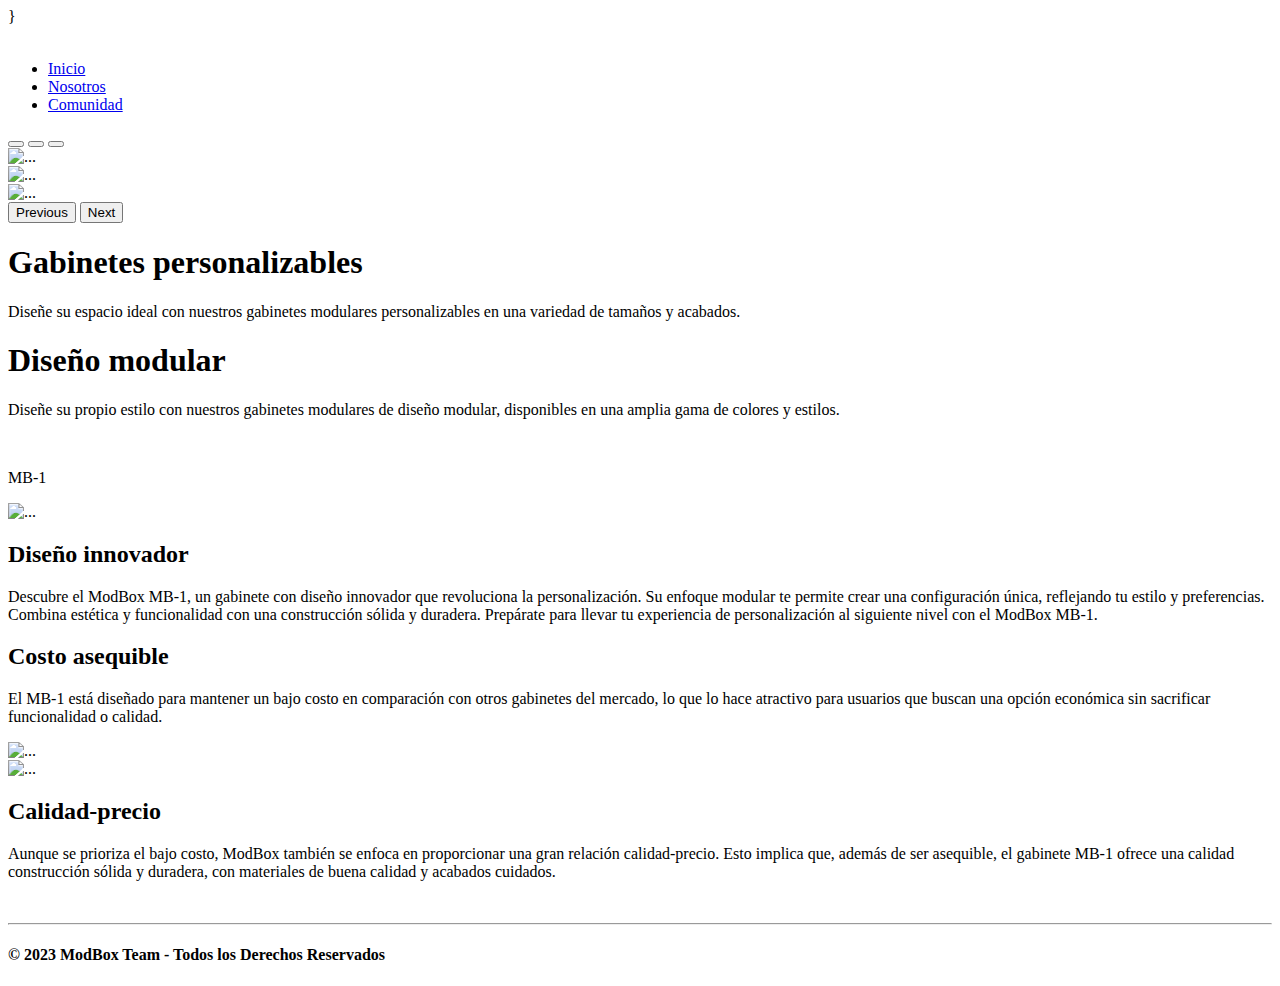
==== index.html @ d3d55342 "Update index.html" ====
<!DOCTYPE html>
<html lang="es">
<head>
    <meta charset="UTF-8">
    <meta http-equiv="X-UA-Compatible" content="IE=edge">
    <meta name="viewport" content="width=device-width, initial-scale=1.0">}
    <link rel="icon" type="img/png" href="img/Iconos/Modboxloguito.png">

    <!--Fuente Inter-->
    <link href="https://fonts.googleapis.com/css2?family=Inter&display=swap" rel="stylesheet">


    <link href="https://cdn.jsdelivr.net/npm/bootstrap@5.3.0-alpha2/dist/css/bootstrap.min.css" rel="stylesheet" integrity="sha384-aFq/bzH65dt+w6FI2ooMVUpc+21e0SRygnTpmBvdBgSdnuTN7QbdgL+OapgHtvPp" crossorigin="anonymous">
    <script src="https://cdn.jsdelivr.net/npm/bootstrap@5.3.0-alpha2/dist/js/bootstrap.bundle.min.js" integrity="sha384-qKXV1j0HvMUeCBQ+QVp7JcfGl760yU08IQ+GpUo5hlbpg51QRiuqHAJz8+BrxE/N" crossorigin="anonymous"></script>

    <link rel="stylesheet" href="css/swiper-bundle.min.css">
    <link rel="stylesheet" href="css/index.css">
    <link rel="stylesheet" href="css/header.css">

    <title>ModBox</title>
</head>
<body>
    <header>
      <div class="logo">
        <a href="index.html"><img src="/img/Iconos/Modboxloguito.png" alt=""></a>
      </div>
        <nav class="navbar">
          <ul class="nav-menu">
              <li class="nav-item">
                  <a href="index.html" class="nav-link">Inicio</a>
              </li>
              <li class="nav-item">
                  <a href="secciones/nosotros.html" class="nav-link">Nosotros</a>
              </li>
              <li class="nav-item">
                  <a href="secciones/comunidad.html" class="nav-link">Comunidad</a>
              </li>
          </ul>
          <div class="hamburger">
              <span class="bar"></span>
              <span class="bar"></span>
              <span class="bar"></span>
          </div>
      </nav>
    </header>
    <script src="/js/burger.js"></script>

    <section class="slider">
      <div id="carouselExampleCaptions" class="carousel slide" data-bs-ride="false">
          <div class="carousel-indicators">
            <button type="button" data-bs-target="#carouselExampleCaptions" data-bs-slide-to="0" class="active" aria-current="true" aria-label="Slide 1"></button>
            <button type="button" data-bs-target="#carouselExampleCaptions" data-bs-slide-to="1" aria-label="Slide 2"></button>
            <button type="button" data-bs-target="#carouselExampleCaptions" data-bs-slide-to="2" aria-label="Slide 3"></button>
          </div>
          <div class="carousel-inner">
            <div class="carousel-item active">
              <img src="/img/seccionProductos/gabinete1.png" class="d-block w-100" alt="...">
              <div class="carousel-caption d-none d-md-block">
                </div>
            </div>
            <div class="carousel-item">
              <img src="/img/seccionProductos/gabinete2.png" class="d-block w-100" alt="...">
              <div class="carousel-caption d-none d-md-block">
                 </div>
            </div>
            <div class="carousel-item">
              <img src="/img/seccionProductos/gabinete5.png" class="d-block w-100" alt="...">
              <div class="carousel-caption d-none d-md-block">
                </div>
            </div>
          </div>
          <button class="carousel-control-prev" type="button" data-bs-target="#carouselExampleCaptions" data-bs-slide="prev">
            <span class="carousel-control-prev-icon" aria-hidden="true"></span>
            <span class="visually-hidden">Previous</span>
          </button>
          <button class="carousel-control-next" type="button" data-bs-target="#carouselExampleCaptions" data-bs-slide="next">
            <span class="carousel-control-next-icon" aria-hidden="true"></span>
            <span class="visually-hidden">Next</span>
          </button>
        </div>
    </section>

    <section>
      
        <div class="textos">
            <div class="titulo1">
                <h1>Gabinetes personalizables
                </h1>
                <p>Diseñe su espacio ideal con nuestros gabinetes modulares personalizables en una variedad de tamaños y acabados.</p>
            </div>
            <div class="titulo2">
                <h1>Diseño modular</h1>
                <p>Diseñe su propio estilo con nuestros gabinetes modulares de diseño modular, disponibles en una amplia gama de colores y estilos.</p>
            </div>
        </div><br>
        
        <div class="proyectos-text">
          <p>MB-1</p>
        </div> 

        <section class="img-text">
          <div class="innovador">
            <div class="imagen">
              <img src="img/gabinetes/MB-1/IMG1.png" alt="...">
            </div>
            <div class="txt">
              <h2>Diseño innovador</h2>
              <p>Descubre el ModBox MB-1, un gabinete con diseño innovador que revoluciona la personalización. Su enfoque modular te permite crear una configuración única, reflejando tu estilo y preferencias. Combina estética y funcionalidad con una construcción sólida y duradera. Prepárate para llevar tu experiencia de personalización al siguiente nivel con el ModBox MB-1.</p>  
            </div> 
          </div>

          <div class="asequible">
            <div class="txt">
              <h2>Costo asequible</h2>
              <p> El MB-1 está diseñado para mantener un bajo costo en comparación con otros gabinetes del mercado, lo que lo hace atractivo para usuarios que buscan una opción económica sin sacrificar funcionalidad o calidad.</p>
            </div>
            
            <div class="imagen">
              <img src="img/gabinetes/MB-1/IMG2.png" alt="...">
            </div>            
          </div>

          <div class="calidad-precio">
            <div class="imagen">
              <img src="img/gabinetes/MB-1/IMG3.png" alt="...">
            </div>
            <div class="txt">
              <h2>Calidad-precio</h2>
              <p>Aunque se prioriza el bajo costo, ModBox también se enfoca en proporcionar una gran relación calidad-precio. Esto implica que, además de ser asequible, el gabinete MB-1 ofrece una calidad construcción sólida y duradera, con materiales de buena calidad y acabados cuidados.</p>
            </div>
          </div>

        </section>

    </section>

    <div class="container-footer">	

      <footer>
          <div class="logo-footer">
              <img src="" alt="">
          </div>

          <div class="redes-footer">
              <a href="#"><i class="fab fa-instagram icon-redes-footer"></i></a>
          </div>

          <hr>
          <h4>© 2023 ModBox Team - Todos los Derechos Reservados</h4>
      </footer>

  </div>
</body>
  <script src="js/swiper-bundle.min.js"></script>
  <script src="js/slider.js"></script>
  </html>
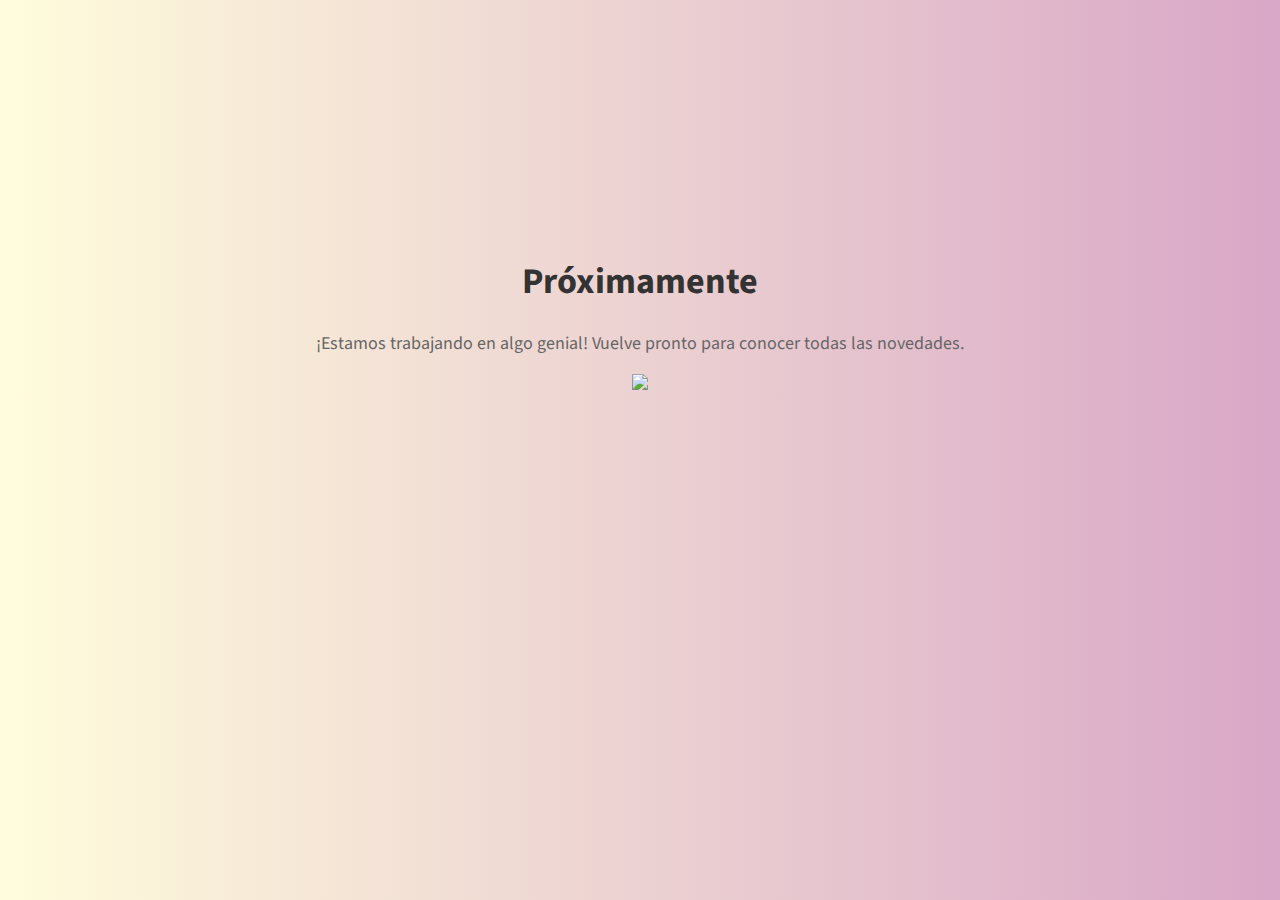
==== commit dc3fddb1: "Update index.html" ====
--- a/index.html
+++ b/index.html
@@ -1,156 +1,62 @@
 <!DOCTYPE html>
-<html lang="es">
+<html lang="en">
 <head>
-    <meta charset="UTF-8">
-    <meta http-equiv="X-UA-Compatible" content="IE=edge">
-    <meta name="viewport" content="width=device-width, initial-scale=1.0">}
-    <link rel="icon" type="img/png" href="img/Iconos/Modboxloguito.png">
+  <meta charset="UTF-8">
+  <meta name="viewport" content="width=device-width, initial-scale=1.0">
+  <link rel="shortcut icon" type="img/png" href="/img/Iconos/Modboxloguito.png">
+  <title>ModBox | Próximamente</title>
 
-    <!--Fuente Inter-->
-    <link href="https://fonts.googleapis.com/css2?family=Inter&display=swap" rel="stylesheet">
+  <style>
 
+@import url('https://fonts.googleapis.com/css2?family=Source+Sans+Pro&display=swap');
 
-    <link href="https://cdn.jsdelivr.net/npm/bootstrap@5.3.0-alpha2/dist/css/bootstrap.min.css" rel="stylesheet" integrity="sha384-aFq/bzH65dt+w6FI2ooMVUpc+21e0SRygnTpmBvdBgSdnuTN7QbdgL+OapgHtvPp" crossorigin="anonymous">
-    <script src="https://cdn.jsdelivr.net/npm/bootstrap@5.3.0-alpha2/dist/js/bootstrap.bundle.min.js" integrity="sha384-qKXV1j0HvMUeCBQ+QVp7JcfGl760yU08IQ+GpUo5hlbpg51QRiuqHAJz8+BrxE/N" crossorigin="anonymous"></script>
+*{
+    font-family: 'Source Sans Pro', sans-serif;
+}
 
-    <link rel="stylesheet" href="css/swiper-bundle.min.css">
-    <link rel="stylesheet" href="css/index.css">
-    <link rel="stylesheet" href="css/header.css">
+    body {
+  font-family: Arial, sans-serif;
+  margin: 0;
+  padding: 0;
 
-    <title>ModBox</title>
+  background: #d9a7c7;  /* fallback for old browsers */
+  background: -webkit-linear-gradient(to right, #fffcdc, #d9a7c7);  /* Chrome 10-25, Safari 5.1-6 */
+  background: linear-gradient(to right, #fffcdc, #d9a7c7); /* W3C, IE 10+/ Edge, Firefox 16+, Chrome 26+, Opera 12+, Safari 7+ */
+
+}
+
+.container {
+    width: 90%;
+    margin: auto;
+  text-align: center;
+  margin-top: 20%;
+}
+
+h1 {
+  font-size: 36px;
+  color: #333;
+}
+
+p {
+  font-size: 18px;
+  color: #666;
+}
+
+img{
+    width: 4rem;
+}
+
+}
+  </style>  
+
 </head>
 <body>
-    <header>
-      <div class="logo">
-        <a href="index.html"><img src="/img/Iconos/Modboxloguito.png" alt=""></a>
-      </div>
-        <nav class="navbar">
-          <ul class="nav-menu">
-              <li class="nav-item">
-                  <a href="index.html" class="nav-link">Inicio</a>
-              </li>
-              <li class="nav-item">
-                  <a href="secciones/nosotros.html" class="nav-link">Nosotros</a>
-              </li>
-              <li class="nav-item">
-                  <a href="secciones/comunidad.html" class="nav-link">Comunidad</a>
-              </li>
-          </ul>
-          <div class="hamburger">
-              <span class="bar"></span>
-              <span class="bar"></span>
-              <span class="bar"></span>
-          </div>
-      </nav>
-    </header>
-    <script src="/js/burger.js"></script>
+  <div class="container">
+    <h1>Próximamente</h1>
+    <p>¡Estamos trabajando en algo genial! Vuelve pronto para conocer todas las novedades.</p>
+    <img src="/img/Iconos/Modboxloguito.png">
+  </div>
 
-    <section class="slider">
-      <div id="carouselExampleCaptions" class="carousel slide" data-bs-ride="false">
-          <div class="carousel-indicators">
-            <button type="button" data-bs-target="#carouselExampleCaptions" data-bs-slide-to="0" class="active" aria-current="true" aria-label="Slide 1"></button>
-            <button type="button" data-bs-target="#carouselExampleCaptions" data-bs-slide-to="1" aria-label="Slide 2"></button>
-            <button type="button" data-bs-target="#carouselExampleCaptions" data-bs-slide-to="2" aria-label="Slide 3"></button>
-          </div>
-          <div class="carousel-inner">
-            <div class="carousel-item active">
-              <img src="/img/seccionProductos/gabinete1.png" class="d-block w-100" alt="...">
-              <div class="carousel-caption d-none d-md-block">
-                </div>
-            </div>
-            <div class="carousel-item">
-              <img src="/img/seccionProductos/gabinete2.png" class="d-block w-100" alt="...">
-              <div class="carousel-caption d-none d-md-block">
-                 </div>
-            </div>
-            <div class="carousel-item">
-              <img src="/img/seccionProductos/gabinete5.png" class="d-block w-100" alt="...">
-              <div class="carousel-caption d-none d-md-block">
-                </div>
-            </div>
-          </div>
-          <button class="carousel-control-prev" type="button" data-bs-target="#carouselExampleCaptions" data-bs-slide="prev">
-            <span class="carousel-control-prev-icon" aria-hidden="true"></span>
-            <span class="visually-hidden">Previous</span>
-          </button>
-          <button class="carousel-control-next" type="button" data-bs-target="#carouselExampleCaptions" data-bs-slide="next">
-            <span class="carousel-control-next-icon" aria-hidden="true"></span>
-            <span class="visually-hidden">Next</span>
-          </button>
-        </div>
-    </section>
-
-    <section>
-      
-        <div class="textos">
-            <div class="titulo1">
-                <h1>Gabinetes personalizables
-                </h1>
-                <p>Diseñe su espacio ideal con nuestros gabinetes modulares personalizables en una variedad de tamaños y acabados.</p>
-            </div>
-            <div class="titulo2">
-                <h1>Diseño modular</h1>
-                <p>Diseñe su propio estilo con nuestros gabinetes modulares de diseño modular, disponibles en una amplia gama de colores y estilos.</p>
-            </div>
-        </div><br>
-        
-        <div class="proyectos-text">
-          <p>MB-1</p>
-        </div> 
-
-        <section class="img-text">
-          <div class="innovador">
-            <div class="imagen">
-              <img src="img/gabinetes/MB-1/IMG1.png" alt="...">
-            </div>
-            <div class="txt">
-              <h2>Diseño innovador</h2>
-              <p>Descubre el ModBox MB-1, un gabinete con diseño innovador que revoluciona la personalización. Su enfoque modular te permite crear una configuración única, reflejando tu estilo y preferencias. Combina estética y funcionalidad con una construcción sólida y duradera. Prepárate para llevar tu experiencia de personalización al siguiente nivel con el ModBox MB-1.</p>  
-            </div> 
-          </div>
-
-          <div class="asequible">
-            <div class="txt">
-              <h2>Costo asequible</h2>
-              <p> El MB-1 está diseñado para mantener un bajo costo en comparación con otros gabinetes del mercado, lo que lo hace atractivo para usuarios que buscan una opción económica sin sacrificar funcionalidad o calidad.</p>
-            </div>
-            
-            <div class="imagen">
-              <img src="img/gabinetes/MB-1/IMG2.png" alt="...">
-            </div>            
-          </div>
-
-          <div class="calidad-precio">
-            <div class="imagen">
-              <img src="img/gabinetes/MB-1/IMG3.png" alt="...">
-            </div>
-            <div class="txt">
-              <h2>Calidad-precio</h2>
-              <p>Aunque se prioriza el bajo costo, ModBox también se enfoca en proporcionar una gran relación calidad-precio. Esto implica que, además de ser asequible, el gabinete MB-1 ofrece una calidad construcción sólida y duradera, con materiales de buena calidad y acabados cuidados.</p>
-            </div>
-          </div>
-
-        </section>
-
-    </section>
-
-    <div class="container-footer">	
-
-      <footer>
-          <div class="logo-footer">
-              <img src="" alt="">
-          </div>
-
-          <div class="redes-footer">
-              <a href="#"><i class="fab fa-instagram icon-redes-footer"></i></a>
-          </div>
-
-          <hr>
-          <h4>© 2023 ModBox Team - Todos los Derechos Reservados</h4>
-      </footer>
-
-  </div>
+  <script src="countdown.js"></script>
 </body>
-  <script src="js/swiper-bundle.min.js"></script>
-  <script src="js/slider.js"></script>
-  </html>
+</html>
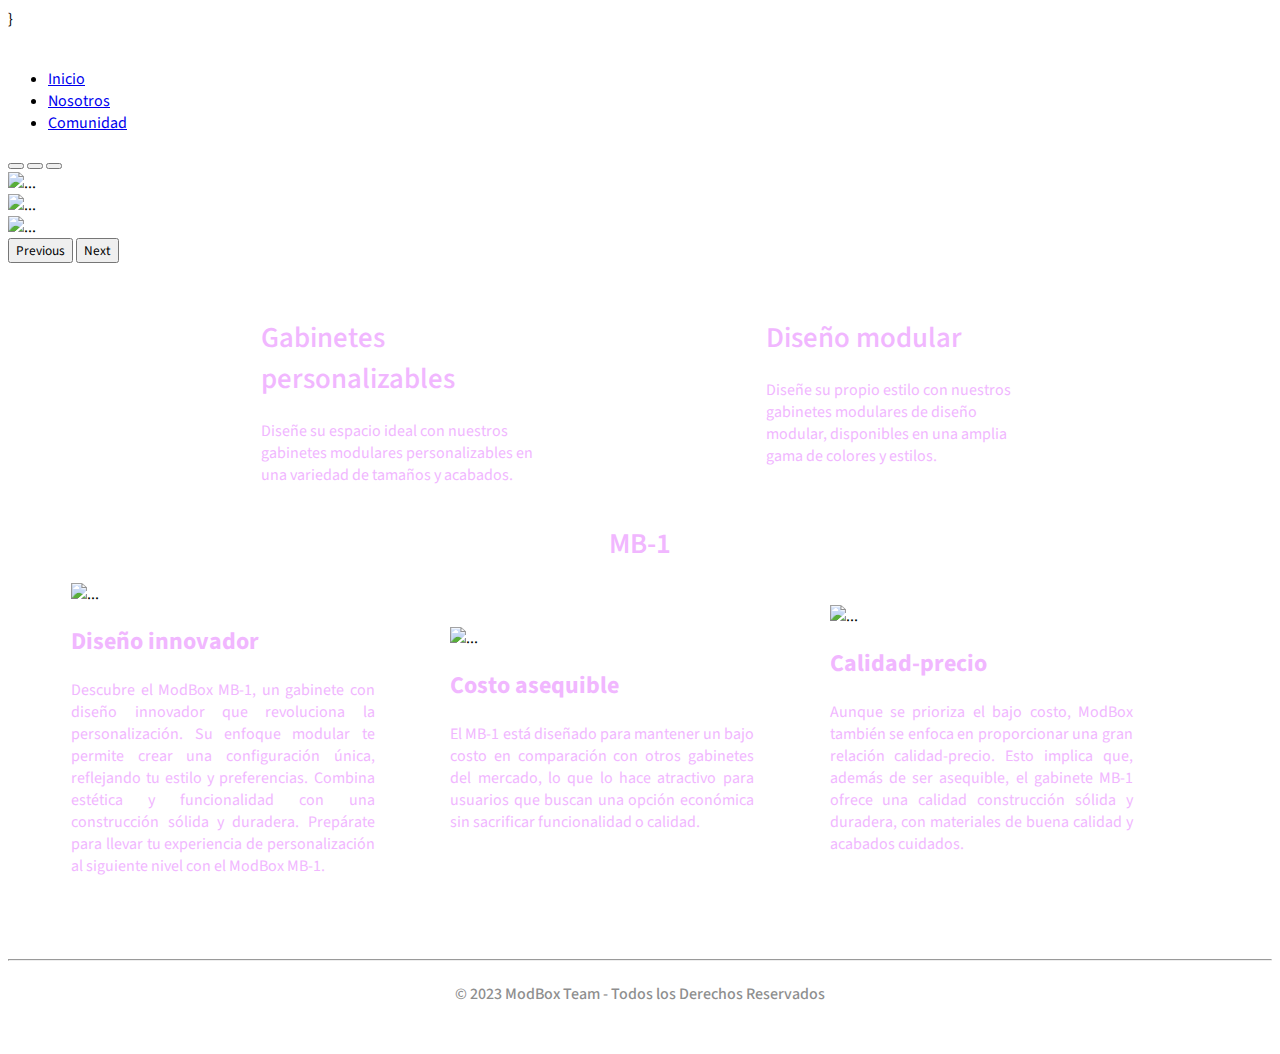
==== commit e4584be3: "Update index.html" ====
--- a/index.html
+++ b/index.html
@@ -1,62 +1,144 @@
 <!DOCTYPE html>
-<html lang="en">
+<html lang="es">
 <head>
-  <meta charset="UTF-8">
-  <meta name="viewport" content="width=device-width, initial-scale=1.0">
-  <link rel="shortcut icon" type="img/png" href="/img/Iconos/Modboxloguito.png">
-  <title>ModBox | Próximamente</title>
+    <meta charset="UTF-8">
+    <meta http-equiv="X-UA-Compatible" content="IE=edge">
+    <meta name="viewport" content="width=device-width, initial-scale=1.0">}
+    <link rel="shortcut icon" type="img/png" href="img/Iconos/Modboxloguito.png">
 
-  <style>
+    <!--Fuente Inter-->
+    <link href="https://fonts.googleapis.com/css2?family=Inter&display=swap" rel="stylesheet">
 
-@import url('https://fonts.googleapis.com/css2?family=Source+Sans+Pro&display=swap');
 
-*{
-    font-family: 'Source Sans Pro', sans-serif;
-}
+    <link href="https://cdn.jsdelivr.net/npm/bootstrap@5.3.0-alpha2/dist/css/bootstrap.min.css" rel="stylesheet" integrity="sha384-aFq/bzH65dt+w6FI2ooMVUpc+21e0SRygnTpmBvdBgSdnuTN7QbdgL+OapgHtvPp" crossorigin="anonymous">
+    <script src="https://cdn.jsdelivr.net/npm/bootstrap@5.3.0-alpha2/dist/js/bootstrap.bundle.min.js" integrity="sha384-qKXV1j0HvMUeCBQ+QVp7JcfGl760yU08IQ+GpUo5hlbpg51QRiuqHAJz8+BrxE/N" crossorigin="anonymous"></script>
 
-    body {
-  font-family: Arial, sans-serif;
-  margin: 0;
-  padding: 0;
+    <link rel="stylesheet" href="css/swiper-bundle.min.css">
+    <link rel="stylesheet" href="css/index.css">
+    <link rel="stylesheet" href="css/header.css">
 
-  background: #d9a7c7;  /* fallback for old browsers */
-  background: -webkit-linear-gradient(to right, #fffcdc, #d9a7c7);  /* Chrome 10-25, Safari 5.1-6 */
-  background: linear-gradient(to right, #fffcdc, #d9a7c7); /* W3C, IE 10+/ Edge, Firefox 16+, Chrome 26+, Opera 12+, Safari 7+ */
-
-}
-
-.container {
-    width: 90%;
-    margin: auto;
-  text-align: center;
-  margin-top: 20%;
-}
-
-h1 {
-  font-size: 36px;
-  color: #333;
-}
-
-p {
-  font-size: 18px;
-  color: #666;
-}
-
-img{
-    width: 4rem;
-}
-
-}
-  </style>  
-
+    <title>ModBox</title>
 </head>
 <body>
-  <div class="container">
-    <h1>Próximamente</h1>
-    <p>¡Estamos trabajando en algo genial! Vuelve pronto para conocer todas las novedades.</p>
-    <img src="/img/Iconos/Modboxloguito.png">
+    <header>
+      <div class="logo">
+        <a href="index.html"><img src="/img/Iconos/Modboxloguito.png" alt=""></a>
+      </div>
+        <nav class="navbar">
+          <ul class="nav-menu">
+              <li class="nav-item">
+                  <a href="index.html" class="nav-link">Inicio</a>
+              </li>
+              <li class="nav-item">
+                  <a href="secciones/nosotros.html" class="nav-link">Nosotros</a>
+              </li>
+              <li class="nav-item">
+                  <a href="secciones/comunidad.html" class="nav-link">Comunidad</a>
+              </li>
+          </ul>
+          <div class="hamburger">
+              <span class="bar"></span>
+              <span class="bar"></span>
+              <span class="bar"></span>
+          </div>
+      </nav>
+    </header>
+    <script src="/js/burger.js"></script>
+
+    <section>
+      <div id="carouselExampleIndicators" class="carousel slide" data-bs-ride="true">
+        <div class="carousel-indicators">
+          <button type="button" data-bs-target="#carouselExampleIndicators" data-bs-slide-to="0" class="active" aria-current="true" aria-label="Slide 1"></button>
+          <button type="button" data-bs-target="#carouselExampleIndicators" data-bs-slide-to="1" aria-label="Slide 2"></button>
+          <button type="button" data-bs-target="#carouselExampleIndicators" data-bs-slide-to="2" aria-label="Slide 3"></button>
+        </div>
+        <div class="carousel-inner">
+          <div class="carousel-item active">
+            <img src="img/seccionProductos/gabinete1.png" class="d-block w-100" alt="...">
+          </div>
+          <div class="carousel-item">
+            <img src="img/seccionProductos/gabinete2.png" class="d-block w-100" alt="...">
+          </div>
+          <div class="carousel-item">
+            <img src="img/seccionProductos/gabinete5.png" class="d-block w-100" alt="...">
+          </div>
+        </div>
+        <button class="carousel-control-prev" type="button" data-bs-target="#carouselExampleIndicators" data-bs-slide="prev">
+          <span class="carousel-control-prev-icon" aria-hidden="true"></span>
+          <span class="visually-hidden">Previous</span>
+        </button>
+        <button class="carousel-control-next" type="button" data-bs-target="#carouselExampleIndicators" data-bs-slide="next">
+          <span class="carousel-control-next-icon" aria-hidden="true"></span>
+          <span class="visually-hidden">Next</span>
+        </button>
+      </div>
+    </section>
+
+    <section>
+      
+        <div class="textos">
+            <div class="titulo1">
+                <h1>Gabinetes personalizables
+                </h1>
+                <p>Diseñe su espacio ideal con nuestros gabinetes modulares personalizables en una variedad de tamaños y acabados.</p>
+            </div>
+            <div class="titulo2">
+                <h1>Diseño modular</h1>
+                <p>Diseñe su propio estilo con nuestros gabinetes modulares de diseño modular, disponibles en una amplia gama de colores y estilos.</p>
+            </div>
+        </div><br>
+        
+        <div class="proyectos-text">
+          <p>MB-1</p>
+        </div> 
+
+        <section class="img-text">
+          <div class="descripcion">
+              <img class="gabi" src="img/gabinetes/MB-1/IMG1.png" alt="...">
+            
+            <div id="txt1">
+              <h2>Diseño innovador</h2>
+              <p>Descubre el ModBox MB-1, un gabinete con diseño innovador que revoluciona la personalización. Su enfoque modular te permite crear una configuración única, reflejando tu estilo y preferencias. Combina estética y funcionalidad con una construcción sólida y duradera. Prepárate para llevar tu experiencia de personalización al siguiente nivel con el ModBox MB-1.</p>  
+            </div> 
+          </div>
+
+          <div class="descripcion">
+            <img class="gabi" src="img/gabinetes/MB-1/IMG2.png" alt="...">
+            <div id="txt2">
+              <h2>Costo asequible</h2>
+              <p> El MB-1 está diseñado para mantener un bajo costo en comparación con otros gabinetes del mercado, lo que lo hace atractivo para usuarios que buscan una opción económica sin sacrificar funcionalidad o calidad.</p>
+            </div>
+              
+          </div>
+
+          <div class="descripcion">
+              <img class="gabi" src="img/gabinetes/MB-1/IMG3.png" alt="...">
+            <div id="txt3">
+              <h2>Calidad-precio</h2>
+              <p>Aunque se prioriza el bajo costo, ModBox también se enfoca en proporcionar una gran relación calidad-precio. Esto implica que, además de ser asequible, el gabinete MB-1 ofrece una calidad construcción sólida y duradera, con materiales de buena calidad y acabados cuidados.</p>
+            </div>
+          </div>
+
+        </section>
+
+    </section>
+    <div class="container-footer">	
+
+      <footer>
+          <div class="logo-footer">
+              <img src="" alt="">
+          </div>
+
+          <div class="redes-footer">
+              <a href="#"><i class="fab fa-instagram icon-redes-footer"></i></a>
+          </div>
+
+          <hr>
+          <h4>© 2023 ModBox Team - Todos los Derechos Reservados</h4>
+      </footer>
+
   </div>
-
-  <script src="countdown.js"></script>
 </body>
-</html>
+  <script src="js/swiper-bundle.min.js"></script>
+  <script src="js/slider.js"></script>
+  </html>
--- a/css/index.css
+++ b/css/index.css
@@ -0,0 +1,243 @@
+@import url('https://fonts.googleapis.com/css2?family=Source+Sans+Pro&display=swap');
+
+*{
+    font-family: 'Source Sans Pro', sans-serif;
+}
+
+:root{
+    --bgColor: #1e1e1e;
+    --colorLogo: #662d91;
+    --colorFuente: #f1b7ff;
+    --colorFuente2: white;
+}
+
+.container-cover{
+    width: 100%;
+    position: relative;
+    margin-top: 80px;
+    background-image: url(/img/gabinetes/gabineteIndex.jpg);
+    background-position: center;
+    background-size: cover;
+    background-repeat: no-repeat;
+}
+
+.container-cover:before{
+    content: '';
+    width: 100%;
+    height: 100%;
+    background: rgba(18, 103, 231, 0.329);
+    position: absolute;
+    top: 0;
+    left: 0;
+}
+
+.container-info-cover{
+    max-width: 800px;
+    height: 500px;
+    margin: auto;
+    text-align: center;
+    display: flex;
+    flex-direction: column;
+    justify-content: center;
+    align-items: center;
+    position: relative;
+    z-index: 1;
+}
+
+.container-info-cover h1{
+    font-size: 60px;
+    font-weight: 700;
+    color: #fff;
+    margin-bottom: 20px;
+}
+
+.container-info-cover p{
+    color: #fff;
+    font-size: 20px;
+    font-weight: 500;
+}
+
+/*Seccion del cover finalizada*/
+
+.textos{
+    width: 60%;
+    margin: auto;
+    display: grid;
+    grid-template-columns: repeat(3, 1fr);
+    margin-top: 4vh;
+}
+
+.textos .titulo1{
+    width: 60%;
+    grid-column: 1/3;
+    grid-row: 1;
+}
+
+.textos .titulo1 h1{
+    font-size: 180%;
+    font-weight: 550;
+    color: var(--colorFuente);
+}
+
+.textos .titulo1 p{
+    width: 90%;
+    color: var(--colorFuente);
+}
+
+
+.textos .titulo2{
+    width: 120%;
+    grid-column: 3/3;
+    grid-row: 1;
+}
+
+.textos .titulo2 h1{
+    font-weight: 550;
+    font-size: 180%;
+    color: var(--colorFuente);
+}
+
+.textos .titulo2 p{
+    width: 90%;
+    color: var(--colorFuente);
+}
+
+.proyectos-text{
+    display: grid;
+    margin: auto;
+    color: var(--colorFuente);
+}
+
+.proyectos-text p{
+    font-size: 180%;
+    font-weight: 600;
+    margin: auto;
+    padding-bottom: 2vh;
+}
+
+.img-text {
+    display: flex;
+    flex-wrap: wrap;
+    margin: auto;
+    width: 90%;
+  }
+  
+  .descripcion {
+    flex: 1 1 300px;
+    margin: auto;
+    padding-bottom: 1rem;
+    text-align: justify;
+  }
+  
+  .descripcion h2{
+    color: var(--colorFuente);
+  }
+
+  .descripcion p{
+    color: var(--colorFuente);
+    width: 80%;
+  }
+
+  .gabi {
+    max-width: 100%;
+    height: 20rem;
+  }
+  
+  @media screen and (max-width: 600px) {
+    
+    .img-text{
+        width: fit-content;
+        margin: auto;
+    }
+    
+    .img-text img{
+        height: 16rem;
+    }
+
+    .descripcion {
+      flex-basis: 100%;
+      display: flex;
+      justify-content: center;
+      align-items: center;
+      flex-wrap: wrap;
+    }
+
+    .descripcion h2{
+        margin: auto;
+        text-align: center;
+      }
+
+    .descripcion p{
+        margin: auto;
+      }
+  }
+  
+/*Footer - pie de pagina*/
+.container-footer{
+    width: 100%;
+    padding: 20px 0;
+    /*background: #fff;*/
+}
+
+.container-footer footer{
+    max-width: 100%;
+    margin: auto;
+}
+
+.container-footer h4{
+    text-align: center;
+    font-size: medium;
+    color: #8e8e8e;
+    font-weight: 500;
+}
+
+.container-footer hr{
+    color: #8e8e8e;
+    /*background: #fff;*/
+}
+
+/*Mobile*/
+
+@media screen and (max-width: 580px){
+    .textos{
+        width: 80%;
+    }
+}
+
+@media screen and (max-width: 500px){
+  
+    .textos{
+        display: inline;
+        width: 60%;
+        text-align: center;
+    }
+
+    .textos .titulo1{
+        width: 80%;
+        margin: auto;
+    }
+
+    .textos .titulo1 p{
+        margin: auto;
+        margin-bottom: 1.5rem;
+    }
+
+    .textos .titulo2{
+        width: 60%;
+        margin: auto;
+    }
+
+    .textos .titulo2 p{
+        margin: auto;
+    }
+
+    /*Container*/
+    
+    .img-text{
+        display: inline;
+    }
+
+    .img-text img{
+        width: fit-content;
+    }
+}
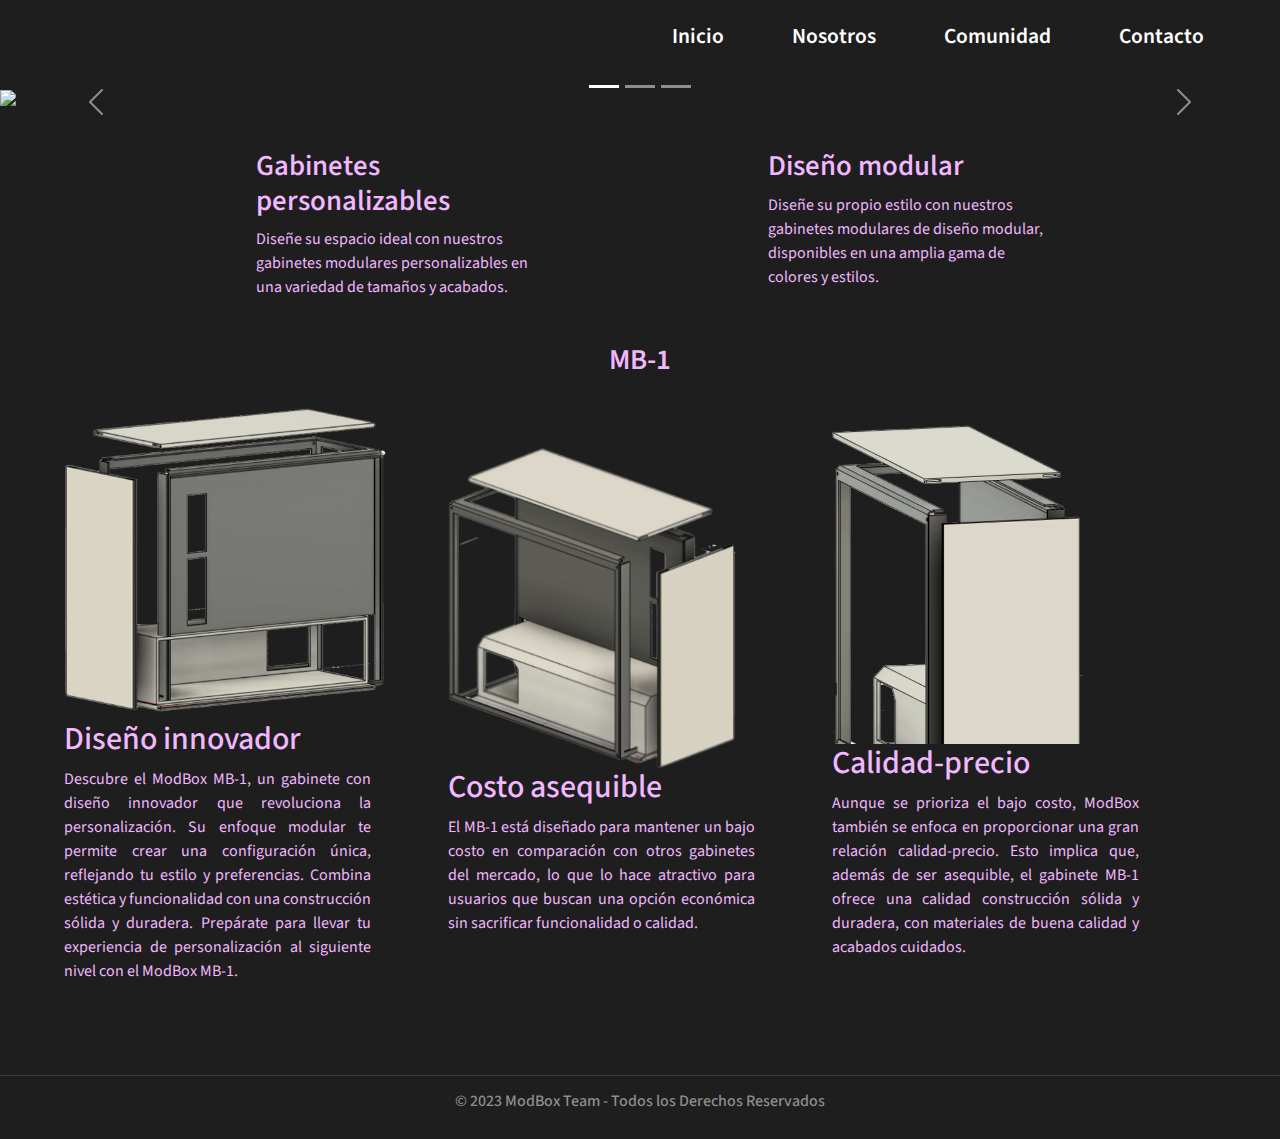
==== commit a5407e03: "Add files via upload" ====
--- a/index.html
+++ b/index.html
@@ -3,14 +3,13 @@
 <head>
     <meta charset="UTF-8">
     <meta http-equiv="X-UA-Compatible" content="IE=edge">
-    <meta name="viewport" content="width=device-width, initial-scale=1.0">}
+    <meta name="viewport" content="width=device-width, initial-scale=1.0">
     <link rel="shortcut icon" type="img/png" href="img/Iconos/Modboxloguito.png">
 
     <!--Fuente Inter-->
     <link href="https://fonts.googleapis.com/css2?family=Inter&display=swap" rel="stylesheet">
 
-
-    <link href="https://cdn.jsdelivr.net/npm/bootstrap@5.3.0-alpha2/dist/css/bootstrap.min.css" rel="stylesheet" integrity="sha384-aFq/bzH65dt+w6FI2ooMVUpc+21e0SRygnTpmBvdBgSdnuTN7QbdgL+OapgHtvPp" crossorigin="anonymous">
+    <link rel="stylesheet" href="css/bootstrap.css">
     <script src="https://cdn.jsdelivr.net/npm/bootstrap@5.3.0-alpha2/dist/js/bootstrap.bundle.min.js" integrity="sha384-qKXV1j0HvMUeCBQ+QVp7JcfGl760yU08IQ+GpUo5hlbpg51QRiuqHAJz8+BrxE/N" crossorigin="anonymous"></script>
 
     <link rel="stylesheet" href="css/swiper-bundle.min.css">
@@ -35,6 +34,9 @@
               <li class="nav-item">
                   <a href="secciones/comunidad.html" class="nav-link">Comunidad</a>
               </li>
+              <li class="nav-item">
+                <a href="secciones/contacto.html" class="nav-link">Contacto</a>
+            </li>
           </ul>
           <div class="hamburger">
               <span class="bar"></span>
@@ -141,4 +143,4 @@
 </body>
   <script src="js/swiper-bundle.min.js"></script>
   <script src="js/slider.js"></script>
-  </html>
+  </html>--- a/css/index.css
+++ b/css/index.css
@@ -240,4 +240,4 @@
     .img-text img{
         width: fit-content;
     }
-}
+}--- a/css/header.css
+++ b/css/header.css
@@ -0,0 +1,149 @@
+:root{
+    --bgColor: #1e1e1e;
+    --colorLogo: #662d91;
+    --colorFuente: #f1b7ff;
+    --colorFuente2: white;
+}
+
+body{
+    background-color: var(--bgColor);
+}
+
+header .menu{
+    display: flex;
+    justify-content: center;
+    width: 100%;
+    font-size: 1.34rem;
+    font-weight: 600;
+    padding: 3.5vh;
+}
+
+header .logo img{
+    padding: 2.5vh;
+    width: 2.6rem;
+}
+
+header .logo img:hover{
+    transition: 0.4s;
+    transform: scale(1.05);
+}
+
+header{
+    padding-left: 2vh;
+    padding-right: 2vh;
+    display: grid;
+    grid-template-columns: repeat(2, 1fr);
+    grid-auto-rows: minmax(10vh, auto);
+    background-color: var(--bgColor);
+}
+
+.navbar li{
+    list-style-type: none;
+}
+
+.navbar{
+    min-height: 70px;
+    display: flex;
+    align-items: center;
+    padding: 0 24px;
+}
+
+header .nav-menu{
+    display: flex;
+    justify-content: center;
+    align-items: center;
+    width: 100%;
+    font-size: 1.34rem;
+    font-weight: 600;
+}
+
+header .nav-item{
+    color: var(--colorFuente2);
+    padding-right: 1.5rem;
+    padding-left:1.5rem;
+    font-family: "Verdana";
+}
+
+.nav-link{
+    padding-top: 1.25vh;
+    position: relative;
+    display: inline-block;
+    text-decoration: none;
+    color: var(--colorFuente2);
+    padding: 10px;
+}
+
+.nav-link::after{
+    content: "";
+    position: absolute;
+    left: 0;
+    bottom: -3px;
+    width: 100%;
+    height: 3px;
+    background-color: var(--colorLogo);
+    transform: scaleX(0);
+    transform-origin: left;
+    transition: transform 0.3s ease-in-out;
+}
+
+.nav-link:hover::after{
+    transform: scaleX(1);
+}
+
+.hamburger{
+    display: none;
+    cursor: pointer;
+}
+
+.bar{
+    display: block;
+    width: 25px;
+    height: 3px;
+    margin: 5px auto;
+    -webkit-transition: all 0.3s ease-in-out;
+    transition: all 0.3s ease-in-out;
+    background-color: white;
+}
+
+@media(max-width:768px){
+
+    .hamburger{
+        display: block;
+    }
+
+    .hamburger.active .bar:nth-child(2){
+        opacity: 0;
+    }
+
+    .hamburger.active .bar:nth-child(1){
+        transform: translateY(8px) rotate(45deg);
+    }
+
+    .hamburger.active .bar:nth-child(3){
+        transform: translateY(-8px) rotate(-45deg);
+    }
+
+    .nav-menu{
+        position: fixed;
+        left: -100%;
+        top: 70px;
+        gap: 0;
+        flex-direction: column;
+        background-color: var(--bgColor);
+        width: 100%;
+        text-align: center;
+        transition: 0.3s;
+    }
+
+    .nav-item{
+        margin: 16px 0;
+    }
+
+    .nav-menu.active{
+        left: 0;
+    }
+
+    .slider{
+        display: none;        
+    }
+}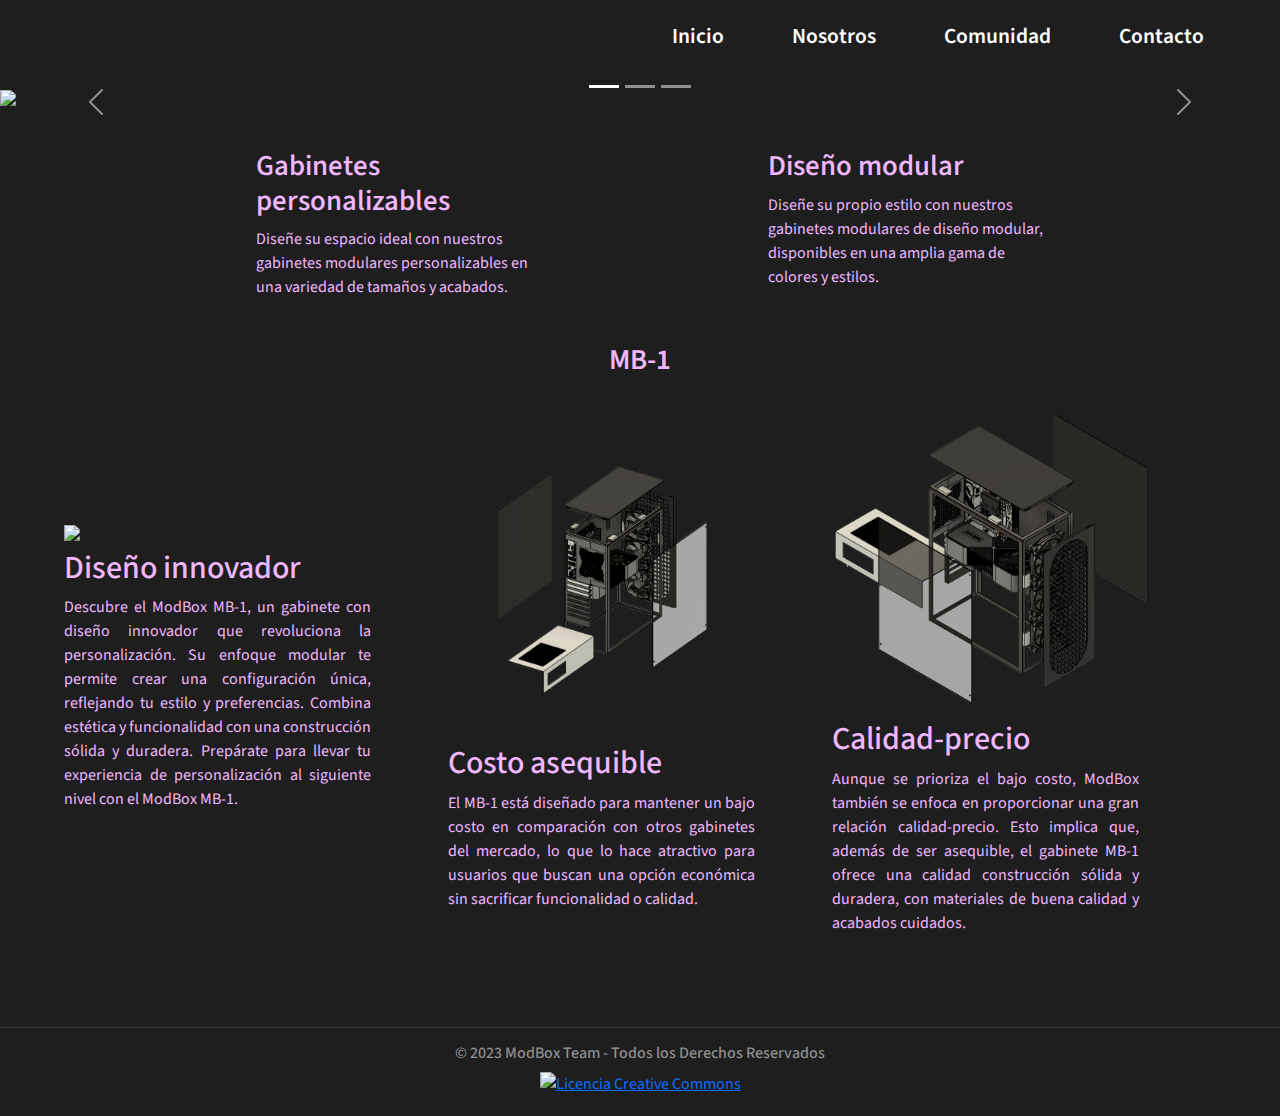
==== commit f9f9a2ff: "cambio  de imagenes  y display" ====
--- a/index.html
+++ b/index.html
@@ -11,7 +11,7 @@
 
     <link rel="stylesheet" href="css/bootstrap.css">
     <script src="https://cdn.jsdelivr.net/npm/bootstrap@5.3.0-alpha2/dist/js/bootstrap.bundle.min.js" integrity="sha384-qKXV1j0HvMUeCBQ+QVp7JcfGl760yU08IQ+GpUo5hlbpg51QRiuqHAJz8+BrxE/N" crossorigin="anonymous"></script>
-
+    <link rel="stylesheet" href="css/scrollbar.css">
     <link rel="stylesheet" href="css/swiper-bundle.min.css">
     <link rel="stylesheet" href="css/index.css">
     <link rel="stylesheet" href="css/header.css">
@@ -46,8 +46,9 @@
       </nav>
     </header>
     <script src="/js/burger.js"></script>
-
-    <section>
+    
+    <main>
+    <section class="slider">
       <div id="carouselExampleIndicators" class="carousel slide" data-bs-ride="true">
         <div class="carousel-indicators">
           <button type="button" data-bs-target="#carouselExampleIndicators" data-bs-slide-to="0" class="active" aria-current="true" aria-label="Slide 1"></button>
@@ -96,7 +97,7 @@
 
         <section class="img-text">
           <div class="descripcion">
-              <img class="gabi" src="img/gabinetes/MB-1/IMG1.png" alt="...">
+              <img class="gabi" src="img/gabinetes/MB-1/MB1-img3.jpg" alt="...">
             
             <div id="txt1">
               <h2>Diseño innovador</h2>
@@ -105,7 +106,7 @@
           </div>
 
           <div class="descripcion">
-            <img class="gabi" src="img/gabinetes/MB-1/IMG2.png" alt="...">
+            <img class="gabi" src="img/gabinetes/MB-1/MB1-img2.jpg" alt="...">
             <div id="txt2">
               <h2>Costo asequible</h2>
               <p> El MB-1 está diseñado para mantener un bajo costo en comparación con otros gabinetes del mercado, lo que lo hace atractivo para usuarios que buscan una opción económica sin sacrificar funcionalidad o calidad.</p>
@@ -114,7 +115,7 @@
           </div>
 
           <div class="descripcion">
-              <img class="gabi" src="img/gabinetes/MB-1/IMG3.png" alt="...">
+              <img class="gabi" src="img/gabinetes/MB-1/MB1-img1.jpg" alt="...">
             <div id="txt3">
               <h2>Calidad-precio</h2>
               <p>Aunque se prioriza el bajo costo, ModBox también se enfoca en proporcionar una gran relación calidad-precio. Esto implica que, además de ser asequible, el gabinete MB-1 ofrece una calidad construcción sólida y duradera, con materiales de buena calidad y acabados cuidados.</p>
@@ -124,6 +125,9 @@
         </section>
 
     </section>
+
+  </main>
+
     <div class="container-footer">	
 
       <footer>
@@ -134,13 +138,23 @@
           <div class="redes-footer">
               <a href="#"><i class="fab fa-instagram icon-redes-footer"></i></a>
           </div>
-
           <hr>
           <h4>© 2023 ModBox Team - Todos los Derechos Reservados</h4>
+          <div id="CCcom">
+            <a rel="license" href="http://creativecommons.org/licenses/by-nc-sa/4.0/">
+              <img alt="Licencia Creative Commons" style="border-width:0" src="https://i.creativecommons.org/l/by-nc-sa/4.0/80x15.png"/>
+              <style>
+                #CCcom{
+                  width: max-content;
+                  margin: auto;
+                }
+              </style>
+            </a>
+          </div>
       </footer>
 
   </div>
 </body>
   <script src="js/swiper-bundle.min.js"></script>
   <script src="js/slider.js"></script>
-  </html>+  </html>
--- a/css/index.css
+++ b/css/index.css
@@ -19,6 +19,7 @@
     background-position: center;
     background-size: cover;
     background-repeat: no-repeat;
+    z-index: -2;
 }
 
 .container-cover:before{
@@ -41,7 +42,7 @@
     justify-content: center;
     align-items: center;
     position: relative;
-    z-index: 1;
+    z-index: -1;
 }
 
 .container-info-cover h1{
@@ -116,16 +117,16 @@
 }
 
 .img-text {
-    display: flex;
-    flex-wrap: wrap;
+    display: grid;
+    grid-template-columns: repeat(3, 1fr);
     margin: auto;
     width: 90%;
   }
   
-  .descripcion {
-    flex: 1 1 300px;
+  .descripcion{
     margin: auto;
     padding-bottom: 1rem;
+    width: fit-content;
     text-align: justify;
   }
   
@@ -198,6 +199,13 @@
 
 /*Mobile*/
 
+@media screen and (max-width: 800px){
+    .img-text{
+        grid-template-columns: repeat(2, 1fr);
+    }
+}
+
+
 @media screen and (max-width: 580px){
     .textos{
         width: 80%;
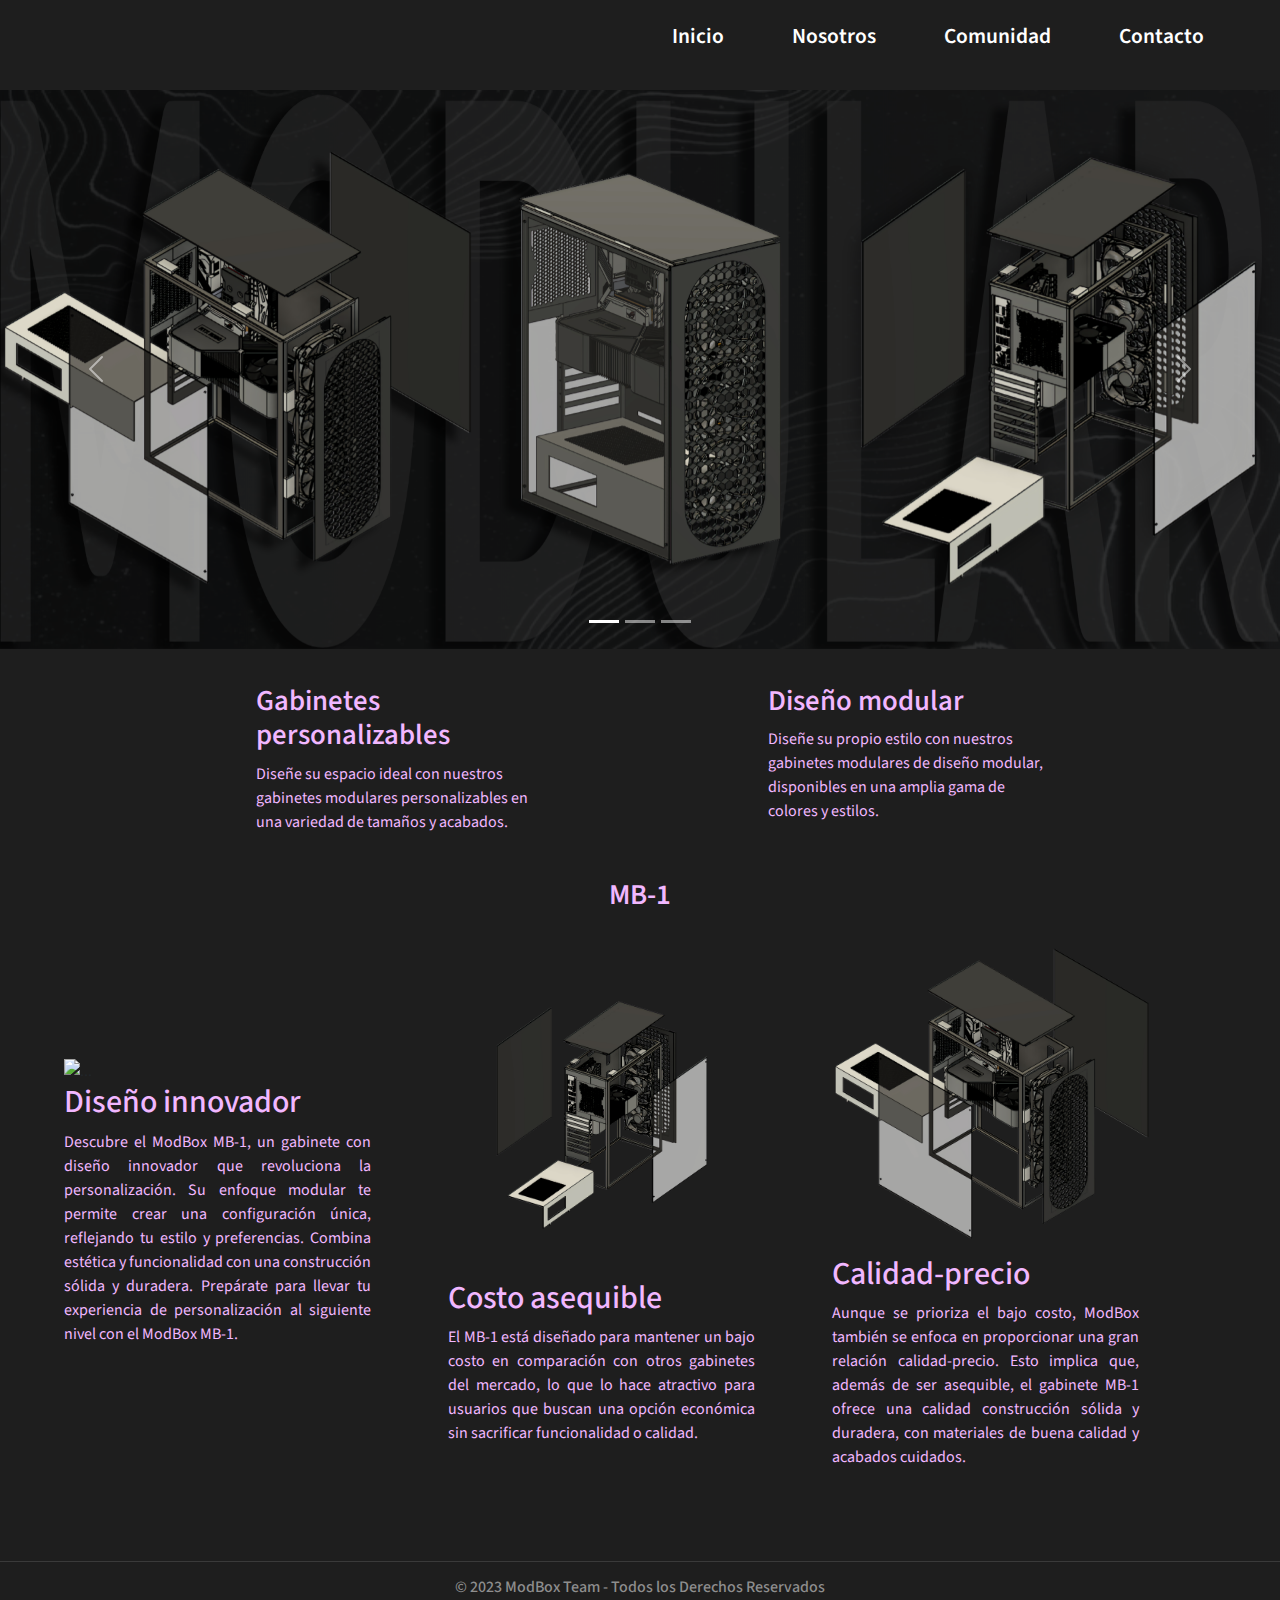
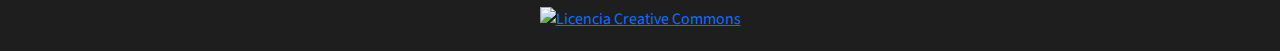
==== commit a95abffc: "IMG renovadas en slider" ====
--- a/index.html
+++ b/index.html
@@ -57,13 +57,13 @@
         </div>
         <div class="carousel-inner">
           <div class="carousel-item active">
-            <img src="img/seccionProductos/gabinete1.png" class="d-block w-100" alt="...">
+            <img src="img/Index/IMG-Slider-1.png" class="d-block w-100" alt="...">
           </div>
           <div class="carousel-item">
-            <img src="img/seccionProductos/gabinete2.png" class="d-block w-100" alt="...">
+            <img src="img/Index/IMG-Slider-2.png" class="d-block w-100" alt="...">
           </div>
           <div class="carousel-item">
-            <img src="img/seccionProductos/gabinete5.png" class="d-block w-100" alt="...">
+            <img src="img/Index/IMG-Slider-3.png" class="d-block w-100" alt="...">
           </div>
         </div>
         <button class="carousel-control-prev" type="button" data-bs-target="#carouselExampleIndicators" data-bs-slide="prev">
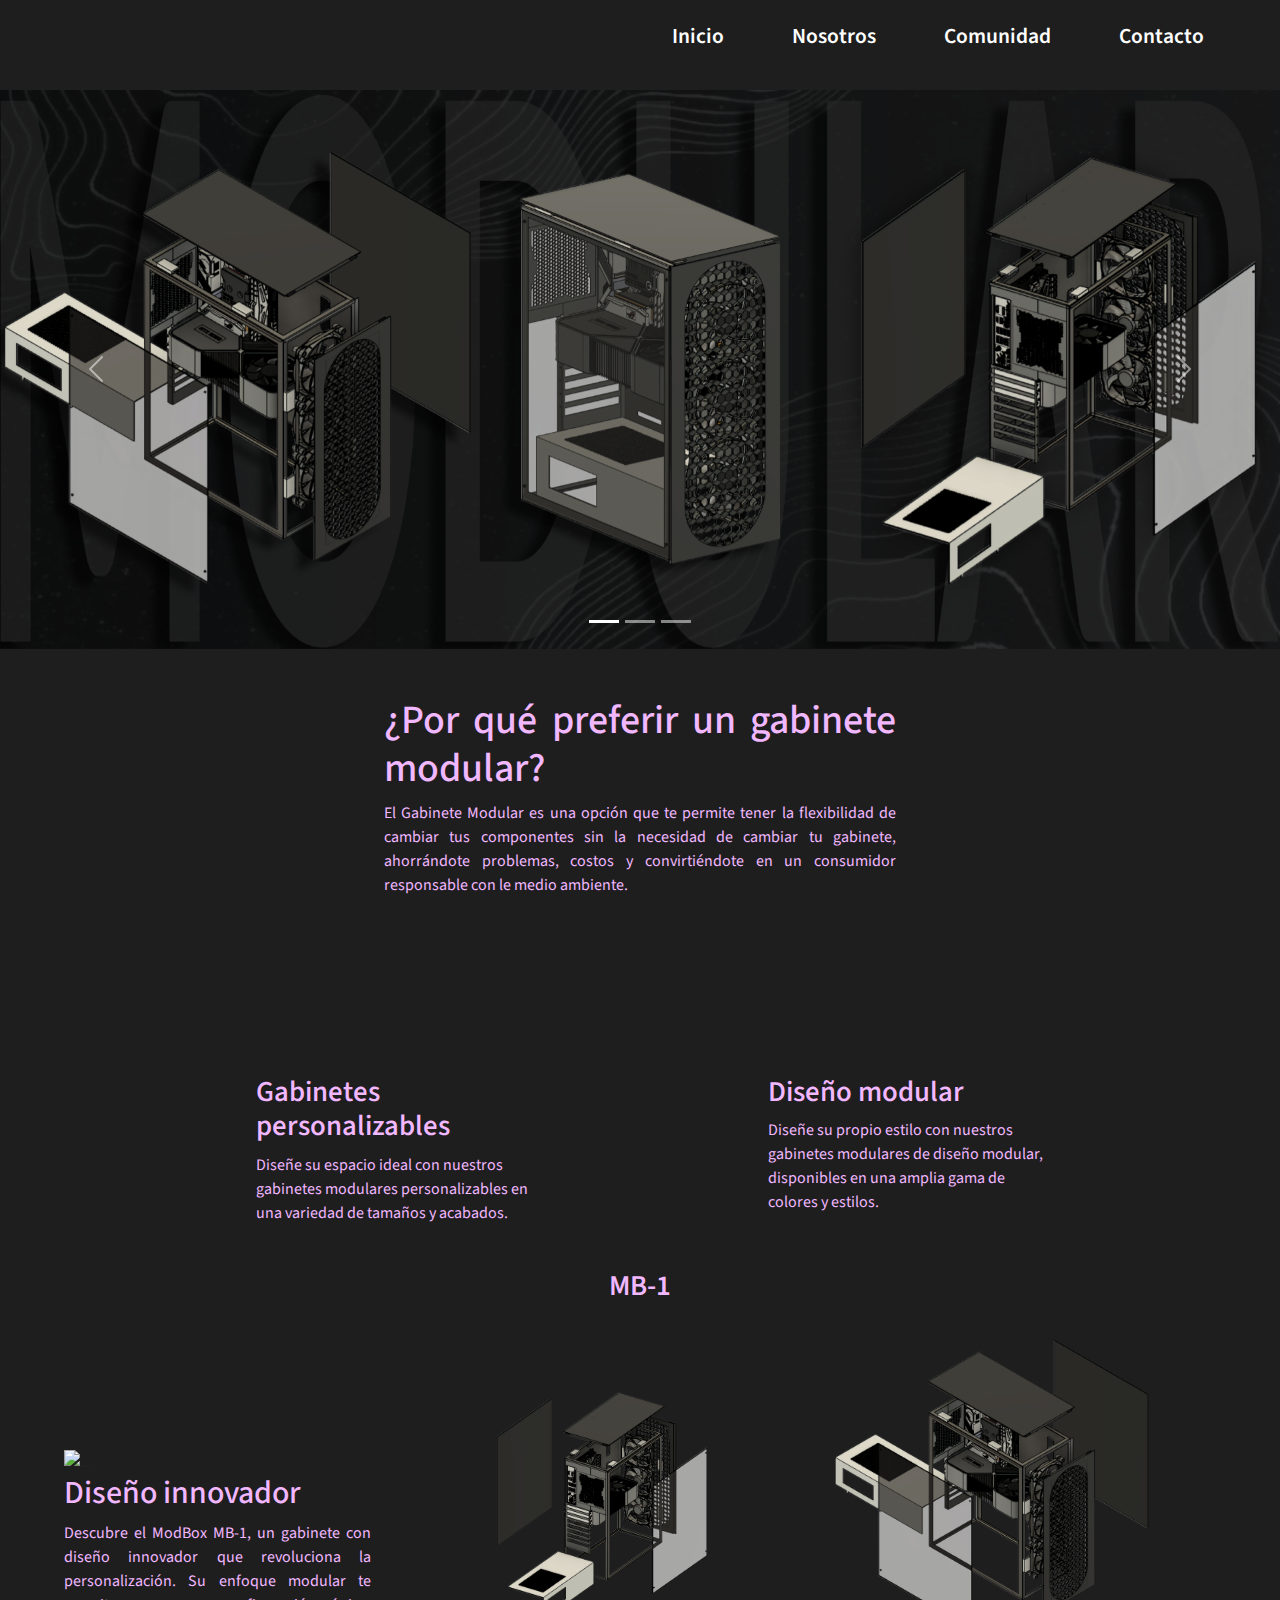
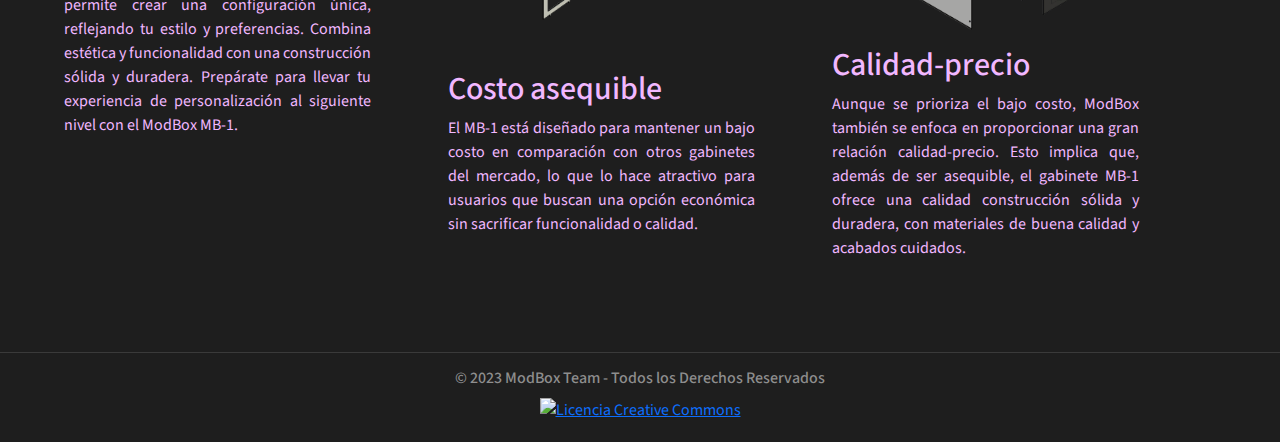
==== commit 4b3a30c5: "Se añade gráfico" ====
--- a/index.html
+++ b/index.html
@@ -15,6 +15,7 @@
     <link rel="stylesheet" href="css/swiper-bundle.min.css">
     <link rel="stylesheet" href="css/index.css">
     <link rel="stylesheet" href="css/header.css">
+    <script type="text/javascript" src="https://cdnjs.cloudflare.com/ajax/libs/Chart.js/3.8.0/chart.min.js"></script>
 
     <title>ModBox</title>
 </head>
@@ -78,6 +79,14 @@
     </section>
 
     <section>
+      <br><br>
+        <div class="grafico">
+          <h1>¿Por qué preferir un gabinete modular?</h1>
+          <p>El Gabinete Modular es una opción que te permite tener la flexibilidad de cambiar tus componentes sin la necesidad de cambiar tu gabinete, ahorrándote problemas, costos y convirtiéndote en un consumidor responsable con le medio ambiente.<p>
+          <canvas id="graficoLineas"></canvas>
+        </div>
+
+        <br><br>
       
         <div class="textos">
             <div class="titulo1">
@@ -157,4 +166,5 @@
 </body>
   <script src="js/swiper-bundle.min.js"></script>
   <script src="js/slider.js"></script>
+  <script src="js/graph.js"></script>
   </html>
--- a/css/index.css
+++ b/css/index.css
@@ -60,6 +60,22 @@
 
 /*Seccion del cover finalizada*/
 
+/*  Gráficos JS */
+
+.grafico{
+    width: 40%;
+    margin: auto;
+    color: var(--colorFuente);
+    text-align: justify;
+}
+
+.grafico canvas{
+    width: 7em;
+}
+
+/* Fin Gráficos JS */
+
+
 .textos{
     width: 60%;
     margin: auto;
